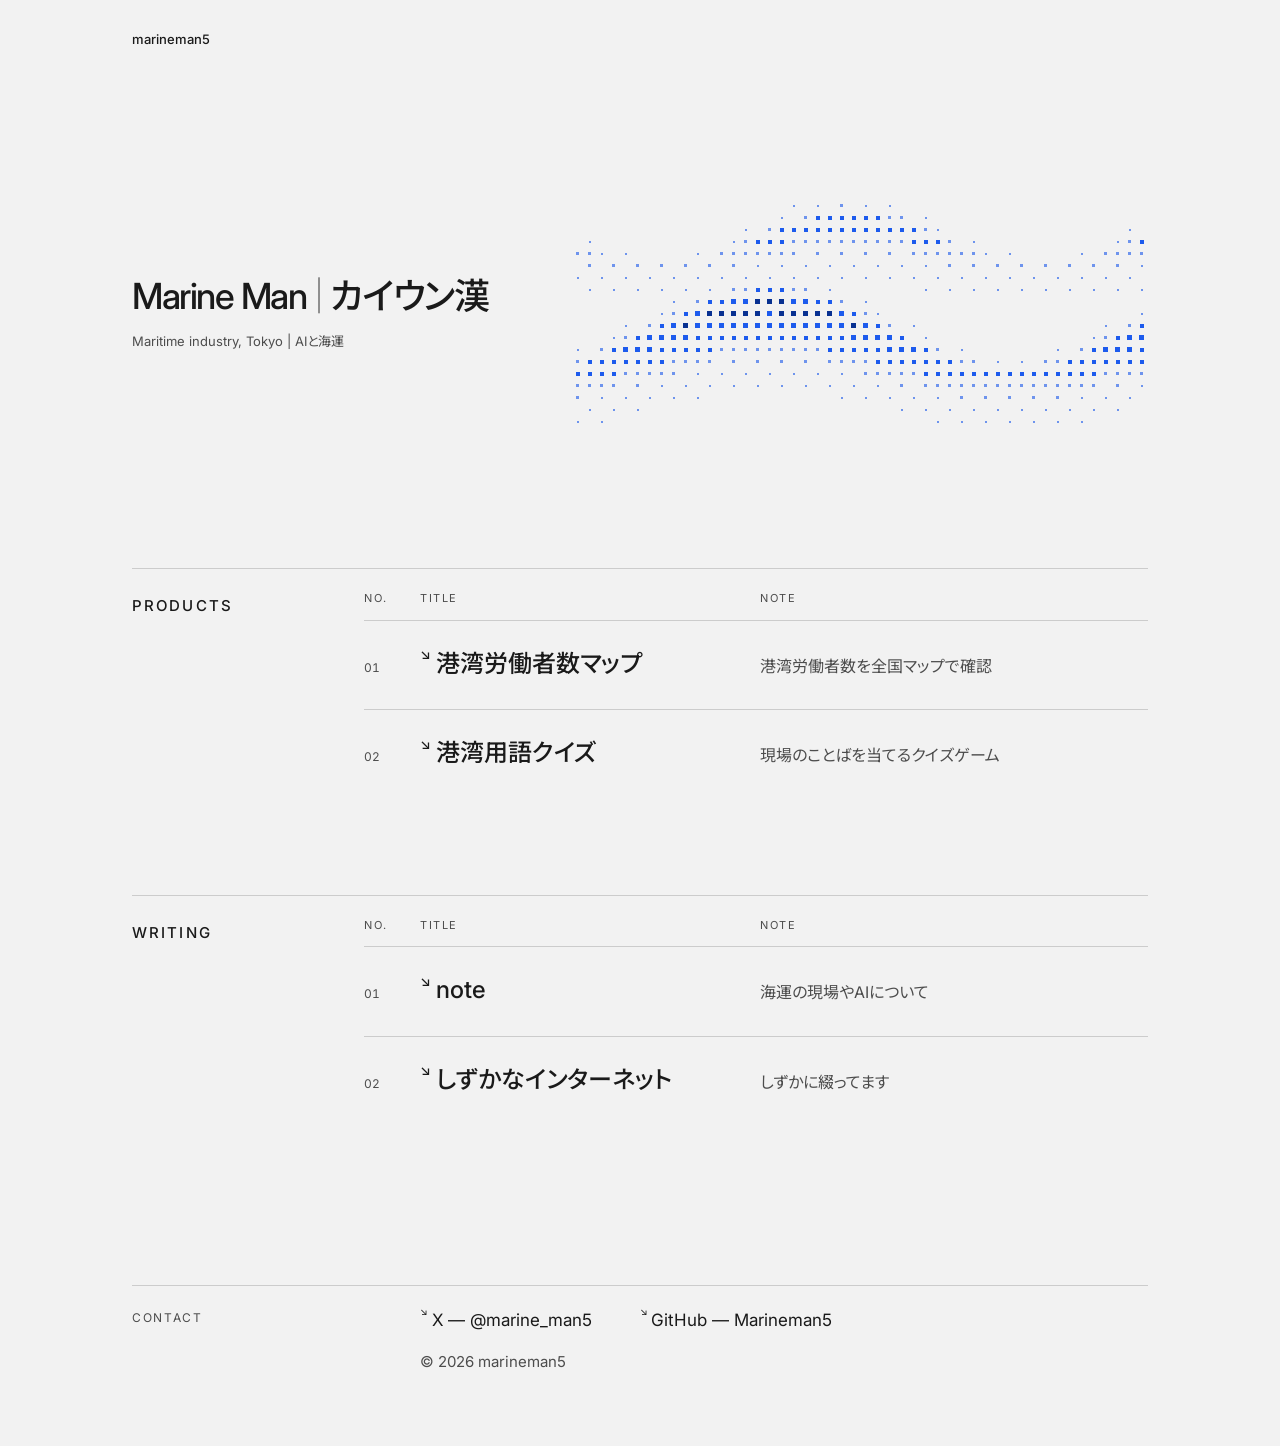
==== index.html @ 43c08082 "Hub: update note description text" ====
<!doctype html>
<html lang="ja">
<head>
<meta charset="utf-8">
<meta name="viewport" content="width=device-width, initial-scale=1">
<title>Marine Man｜カイウン漢</title>
<meta name="description" content="カイウン漢（Marine Man）のプロダクトと文章への索引。港湾労働者数マップ、港湾用語クイズ、note、しずかなインターネット。">
<meta property="og:title" content="Marine Man｜カイウン漢">
<meta property="og:description" content="カイウン漢（Marine Man）のプロダクトと文章への索引。港湾労働者数マップ、港湾用語クイズ、note、しずかなインターネット。">
<meta property="og:type" content="website">
<meta property="og:url" content="https://me.marineman5.com/">
<link rel="canonical" href="https://me.marineman5.com/">
<meta property="og:image" content="https://me.marineman5.com/og-image.png">
<meta name="twitter:card" content="summary_large_image">
<meta name="theme-color" content="#F2F2F2">
<link rel="icon" href="favicon.svg" type="image/svg+xml">
<link rel="apple-touch-icon" href="apple-touch-icon.png">
<link rel="preconnect" href="https://fonts.googleapis.com">
<link rel="preconnect" href="https://fonts.gstatic.com" crossorigin>
<link href="https://fonts.googleapis.com/css2?family=Inter:wght@400;500&family=Noto+Sans+JP:wght@400;500&display=swap" rel="stylesheet">
<style>
:root{
  --ink:#1A1A1A; --ink2:#4D4D4D; --ink3:#767676; --rule:#CCCCCC; --hair:#E6E6E6;
  --bg:#F2F2F2;
  --navy:#093BAE; --blue:#1D5BED; --mid:#6E94ED; --pale:#C6D4F6;
  --pad:72px; --lab:232px; --cell:16px;
}
*{box-sizing:border-box;margin:0;padding:0}
html{background:var(--bg)}
body{width:auto;max-width:1160px;margin:0 auto;overflow-x:hidden;color:var(--ink);font-family:Inter,"Noto Sans JP",system-ui,sans-serif;
  font-feature-settings:"palt" 1;-webkit-font-smoothing:antialiased;line-height:1.7}
a{color:inherit;text-decoration:none}
a .lbl{transition:color .15s}
@media (hover:hover){ a:hover .lbl{color:var(--navy)} }
a:focus-visible{outline:2px solid var(--navy);outline-offset:4px}
a:focus-visible .lbl{color:var(--navy)}
ul{list-style:none}
.ar{display:inline-block;font-size:.58em;line-height:1;vertical-align:top;margin:.12em .38em 0 0;font-family:Inter,sans-serif}   /* R12: colour inherited, so it follows hover/focus */
.no{font-variant-numeric:tabular-nums}

header.top{padding:28px var(--pad) 0;font-size:13px;color:var(--ink2)}
header.top .id{font-weight:500;color:var(--ink)}

/* every block = label column + body column, separated by a hairline */
.row{display:grid;grid-template-columns:var(--lab) 1fr;margin:0 var(--pad);border-top:1px solid var(--rule);padding-top:20px}
.row > .k{font-size:12px;font-weight:400;letter-spacing:.14em;color:var(--ink2);padding-top:2px}
.row > .k h2{display:block;font-size:15px;font-weight:500;letter-spacing:.14em;color:var(--ink);margin-top:2px}

.idx{margin-top:140px}
.idx + .idx{margin-top:96px}
.idx table{width:100%;border-collapse:collapse}
.idx th{font-size:11px;letter-spacing:.14em;color:var(--ink2);font-weight:400;text-align:left;padding:0 0 12px}
.idx td{border-top:1px solid var(--rule);padding:26px 0 28px;vertical-align:baseline}
/* R15: closing rule removed (2/O review) */
.idx td.no{width:56px;font-size:12px;color:var(--ink2)}
.idx td.t{width:340px}
.idx .lbl{font-size:24px;font-weight:500;line-height:1.4}
.idx td.d{font-size:16px;color:var(--ink2);line-height:1.9}
/* R12: the whole row (rule to rule) is the link */
.idx tbody tr{position:relative}
.idx td.t a::after{content:"";position:absolute;inset:0}
.idx td.t a:focus-visible{outline:0}
.idx td.t a:focus-visible::after{outline:2px solid var(--navy);outline-offset:0}

footer.row{margin-top:160px;padding-bottom:72px}
/* R12: CONTACT = ul + p.c; 56px indent = the old empty dt column (links start at x=420, under the index titles) */
footer .b{padding-left:56px}
footer ul{display:flex;gap:48px;font-size:17px;margin:-9px 0}   /* the -9px cancels the links' 9px padding, so the text stays where it was */
footer li{display:flex}
footer li a{display:block;padding:9px 0}   /* tap box = line (27-29px) + 18px >= 44px */
footer .c{color:var(--ink2);font-size:15px;margin-top:14px}

/* R7: R6-A split; the right column holds only the dots of the motif, straight on the page background */
.hero{display:grid;grid-template-columns:minmax(0,1fr) 576px;column-gap:48px;align-items:center;margin:150px var(--pad) 0}
.hero .motif{display:block}
.who{min-width:0}   /* R10b: the name never widens the 392px column (the wave stays put) */
.who h1{font-size:36px;line-height:1.15;font-weight:500;letter-spacing:-.04em;white-space:nowrap}   /* R12: line-height .92 -> 1.15 */
.who h1 .sep{margin:0 -.15em;color:var(--ink3)}
.who .sub{font-size:13px;color:var(--ink2);margin-top:12px}
.who .intro{font-size:16px;line-height:2;margin-top:32px}
.motif-sp{display:none}

/* R12: 1041-1159px keeps the PC split; the name shrinks with its column instead of running under the wave */
@media (max-width:1159px){
  :root{--pad:48px}
  .who h1{font-size:min(36px,calc((100vw - 2*var(--pad) - 624px)/10.8))}
}
/* R12: mid width (641-1040px): SP grammar (stacked) with PC type and the 576px wave */
@media (max-width:1040px){
  .hero{display:block;margin-top:96px}
  .hero .motif{margin-top:56px;max-width:100%;height:auto}   /* <672px only: scales down */
  .who h1{font-size:36px}
  .row{display:block}
  .idx table{margin-top:20px}
  footer .k{margin-bottom:20px}
}
/* R10: smartphone (<= 640px). PC (above) is untouched; the SP wave SVG is hidden on PC. */
@media (max-width:640px){
  :root{--pad:21px; --s:.9375}        /* 390 - 2x21 = 348 = 29 lattice columns; --s = one factor for the whole type ladder */
  header.top{padding-top:20px;font-size:calc(13px*var(--s))}

  .hero{display:block;margin-top:64px}
  .hero .motif{display:none}
  .hero .motif-sp{display:block;margin-top:56px;max-width:100%;height:auto}   /* <369px only: scales down (dots stop being whole pixels) */
  .who h1{font-size:min(36px,calc((100vw - 2*var(--pad))/11))}   /* R10b: one line in the text width */
  .who .sub{font-size:calc(13px*var(--s))}
  .who .intro{font-size:calc(16px*var(--s));margin-top:24px}

  .row{display:block;padding-top:16px}
  .row > .k{font-size:calc(12px*var(--s))}
  .row > .k h2{font-size:calc(15px*var(--s))}
  .idx{margin-top:72px}
  .idx + .idx{margin-top:56px}
  .idx table{margin-top:20px}
  .idx table, .idx thead, .idx tbody{display:block}
  .idx tr{display:grid;grid-template-columns:40px 1fr;align-items:baseline;border-top:1px solid var(--rule);padding:18px 0 20px}
  .idx thead tr{border-top:0;padding:0 0 10px}   /* the NO./TITLE head row: no rule above, like PC */
  .idx tbody tr:last-child{border-bottom:1px solid var(--rule)}
  .idx th{font-size:calc(11px*var(--s));padding:0}
  .idx th:last-child{display:none}            /* NOTE sits under TITLE, so its column head goes */
  .idx td{display:block;border:0;padding:0}   /* rules live on the row (tr), not the cells */
  .idx tbody tr:last-child td{border:0}       /* border only: padding stays with td.d (tbody raised this selector's weight) */
  .idx td.no{width:auto;font-size:calc(12px*var(--s))}
  .idx td.t{width:auto}
  .idx .lbl{font-size:calc(18px*var(--s))}
  .idx tr td.d{grid-column:2;padding-top:4px;font-size:calc(13px*var(--s));line-height:1.7;color:#6A6A6A}   /* R12: #767676 -> #6A6A6A (4.83:1 on #F2F2F2) */

  footer.row{margin-top:88px;padding-bottom:48px}
  footer .k{margin-bottom:20px}
  footer .b{padding-left:40px}
  footer ul{flex-direction:column;gap:0;font-size:calc(17px*var(--s))}
  footer .c{font-size:calc(15px*var(--s))}
}
</style>
</head>
<body>
<header class="top"><span class="id">marineman5</span></header>

<section class="hero" aria-label="プロフィール">
  <div class="who">
    <h1 aria-label="Marine Man カイウン漢">Marine Man<span class="sep" aria-hidden="true">｜</span>カイウン漢</h1>
    <p class="sub">Maritime industry, Tokyo | AIと海運</p>
  </div>
  <svg class="motif" viewBox="0 0 576 228" width="576" height="228" shape-rendering="crispEdges" aria-hidden="true"><path fill="#6E94ED" d="M221 5h2v2h-2zM245 5h2v2h-2zM268 4h3v3h-3zM293 5h2v2h-2zM317 5h2v2h-2zM209 17h2v2h-2zM232 16h3v3h-3zM316 16h3v3h-3zM328 16h3v3h-3zM353 17h2v2h-2zM173 29h2v2h-2zM196 28h3v3h-3zM352 28h3v3h-3zM365 29h2v2h-2zM557 29h2v2h-2zM17 41h2v2h-2zM161 41h2v2h-2zM172 40h3v3h-3zM220 40h3v3h-3zM232 40h3v3h-3zM244 40h3v3h-3zM256 40h3v3h-3zM268 40h3v3h-3zM280 40h3v3h-3zM292 40h3v3h-3zM304 40h3v3h-3zM316 40h3v3h-3zM328 40h3v3h-3zM376 40h3v3h-3zM401 41h2v2h-2zM545 41h2v2h-2zM556 40h3v3h-3zM4 52h3v3h-3zM16 52h3v3h-3zM29 53h2v2h-2zM53 53h2v2h-2zM125 53h2v2h-2zM148 52h3v3h-3zM160 52h3v3h-3zM172 52h3v3h-3zM184 52h3v3h-3zM196 52h3v3h-3zM208 52h3v3h-3zM220 52h3v3h-3zM244 52h3v3h-3zM268 52h3v3h-3zM292 52h3v3h-3zM316 52h3v3h-3zM340 52h3v3h-3zM352 52h3v3h-3zM364 52h3v3h-3zM376 52h3v3h-3zM388 52h3v3h-3zM400 52h3v3h-3zM413 53h2v2h-2zM437 53h2v2h-2zM509 53h2v2h-2zM532 52h3v3h-3zM544 52h3v3h-3zM556 52h3v3h-3zM568 52h3v3h-3zM16 64h3v3h-3zM40 64h3v3h-3zM64 64h3v3h-3zM88 64h3v3h-3zM112 64h3v3h-3zM136 64h3v3h-3zM160 64h3v3h-3zM185 65h2v2h-2zM209 65h2v2h-2zM233 65h2v2h-2zM257 65h2v2h-2zM281 65h2v2h-2zM305 65h2v2h-2zM329 65h2v2h-2zM353 65h2v2h-2zM376 64h3v3h-3zM400 64h3v3h-3zM424 64h3v3h-3zM448 64h3v3h-3zM472 64h3v3h-3zM496 64h3v3h-3zM520 64h3v3h-3zM544 64h3v3h-3zM569 65h2v2h-2zM5 77h2v2h-2zM29 77h2v2h-2zM53 77h2v2h-2zM77 77h2v2h-2zM101 77h2v2h-2zM125 77h2v2h-2zM149 77h2v2h-2zM173 77h2v2h-2zM197 77h2v2h-2zM221 77h2v2h-2zM245 77h2v2h-2zM269 77h2v2h-2zM293 77h2v2h-2zM317 77h2v2h-2zM341 77h2v2h-2zM365 77h2v2h-2zM389 77h2v2h-2zM413 77h2v2h-2zM437 77h2v2h-2zM461 77h2v2h-2zM485 77h2v2h-2zM509 77h2v2h-2zM533 77h2v2h-2zM557 77h2v2h-2zM17 89h2v2h-2zM41 89h2v2h-2zM65 89h2v2h-2zM89 89h2v2h-2zM113 89h2v2h-2zM137 89h2v2h-2zM160 88h3v3h-3zM172 88h3v3h-3zM220 88h3v3h-3zM232 88h3v3h-3zM257 89h2v2h-2zM353 89h2v2h-2zM377 89h2v2h-2zM401 89h2v2h-2zM425 89h2v2h-2zM449 89h2v2h-2zM473 89h2v2h-2zM497 89h2v2h-2zM521 89h2v2h-2zM545 89h2v2h-2zM569 89h2v2h-2zM101 101h2v2h-2zM124 100h3v3h-3zM268 100h3v3h-3zM293 101h2v2h-2zM89 113h2v2h-2zM100 112h3v3h-3zM292 112h3v3h-3zM305 113h2v2h-2zM569 113h2v2h-2zM53 125h2v2h-2zM76 124h3v3h-3zM316 124h3v3h-3zM341 125h2v2h-2zM533 125h2v2h-2zM556 124h3v3h-3zM41 137h2v2h-2zM52 136h3v3h-3zM353 137h2v2h-2zM521 137h2v2h-2zM532 136h3v3h-3zM5 149h2v2h-2zM28 148h3v3h-3zM148 148h3v3h-3zM160 148h3v3h-3zM172 148h3v3h-3zM184 148h3v3h-3zM196 148h3v3h-3zM208 148h3v3h-3zM220 148h3v3h-3zM232 148h3v3h-3zM244 148h3v3h-3zM364 148h3v3h-3zM389 149h2v2h-2zM485 149h2v2h-2zM508 148h3v3h-3zM4 160h3v3h-3zM100 160h3v3h-3zM112 160h3v3h-3zM124 160h3v3h-3zM136 160h3v3h-3zM160 160h3v3h-3zM184 160h3v3h-3zM208 160h3v3h-3zM232 160h3v3h-3zM256 160h3v3h-3zM268 160h3v3h-3zM280 160h3v3h-3zM292 160h3v3h-3zM388 160h3v3h-3zM400 160h3v3h-3zM425 161h2v2h-2zM449 161h2v2h-2zM472 160h3v3h-3zM484 160h3v3h-3zM52 172h3v3h-3zM64 172h3v3h-3zM76 172h3v3h-3zM88 172h3v3h-3zM100 172h3v3h-3zM125 173h2v2h-2zM149 173h2v2h-2zM173 173h2v2h-2zM197 173h2v2h-2zM221 173h2v2h-2zM245 173h2v2h-2zM269 173h2v2h-2zM292 172h3v3h-3zM304 172h3v3h-3zM316 172h3v3h-3zM328 172h3v3h-3zM340 172h3v3h-3zM532 172h3v3h-3zM544 172h3v3h-3zM556 172h3v3h-3zM568 172h3v3h-3zM4 184h3v3h-3zM16 184h3v3h-3zM28 184h3v3h-3zM40 184h3v3h-3zM64 184h3v3h-3zM89 185h2v2h-2zM113 185h2v2h-2zM137 185h2v2h-2zM161 185h2v2h-2zM185 185h2v2h-2zM209 185h2v2h-2zM233 185h2v2h-2zM257 185h2v2h-2zM281 185h2v2h-2zM305 185h2v2h-2zM328 184h3v3h-3zM352 184h3v3h-3zM364 184h3v3h-3zM376 184h3v3h-3zM388 184h3v3h-3zM400 184h3v3h-3zM412 184h3v3h-3zM424 184h3v3h-3zM436 184h3v3h-3zM448 184h3v3h-3zM460 184h3v3h-3zM472 184h3v3h-3zM484 184h3v3h-3zM496 184h3v3h-3zM508 184h3v3h-3zM520 184h3v3h-3zM544 184h3v3h-3zM569 185h2v2h-2zM4 196h3v3h-3zM29 197h2v2h-2zM53 197h2v2h-2zM77 197h2v2h-2zM101 197h2v2h-2zM125 197h2v2h-2zM269 197h2v2h-2zM293 197h2v2h-2zM317 197h2v2h-2zM341 197h2v2h-2zM365 197h2v2h-2zM388 196h3v3h-3zM412 196h3v3h-3zM436 196h3v3h-3zM460 196h3v3h-3zM484 196h3v3h-3zM509 197h2v2h-2zM533 197h2v2h-2zM557 197h2v2h-2zM17 209h2v2h-2zM41 209h2v2h-2zM65 209h2v2h-2zM329 209h2v2h-2zM353 209h2v2h-2zM377 209h2v2h-2zM401 209h2v2h-2zM425 209h2v2h-2zM449 209h2v2h-2zM473 209h2v2h-2zM497 209h2v2h-2zM521 209h2v2h-2zM545 209h2v2h-2zM5 221h2v2h-2zM29 221h2v2h-2zM365 221h2v2h-2zM389 221h2v2h-2zM413 221h2v2h-2zM437 221h2v2h-2zM461 221h2v2h-2zM485 221h2v2h-2zM509 221h2v2h-2z"/><path fill="#1D5BED" d="M244 16h4v4h-4zM256 16h4v4h-4zM268 16h4v4h-4zM280 16h4v4h-4zM292 16h4v4h-4zM304 16h4v4h-4zM208 28h4v4h-4zM220 28h4v4h-4zM232 28h4v4h-4zM244 28h4v4h-4zM256 28h4v4h-4zM268 28h4v4h-4zM280 28h4v4h-4zM292 28h4v4h-4zM304 28h4v4h-4zM316 28h4v4h-4zM328 28h4v4h-4zM340 28h4v4h-4zM184 40h4v4h-4zM196 40h4v4h-4zM208 40h4v4h-4zM340 40h4v4h-4zM352 40h4v4h-4zM364 40h4v4h-4zM568 40h4v4h-4zM184 88h4v4h-4zM196 88h4v4h-4zM208 88h4v4h-4zM136 100h4v4h-4zM148 100h4v4h-4zM159 99h5v5h-5zM171 99h5v5h-5zM219 99h5v5h-5zM231 99h5v5h-5zM244 100h4v4h-4zM256 100h4v4h-4zM112 112h4v4h-4zM123 111h5v5h-5zM195 111h5v5h-5zM267 111h5v5h-5zM280 112h4v4h-4zM88 124h4v4h-4zM99 123h5v5h-5zM123 123h5v5h-5zM135 123h5v5h-5zM147 123h5v5h-5zM159 123h5v5h-5zM171 123h5v5h-5zM183 123h5v5h-5zM195 123h5v5h-5zM207 123h5v5h-5zM219 123h5v5h-5zM231 123h5v5h-5zM243 123h5v5h-5zM255 123h5v5h-5zM267 123h5v5h-5zM291 123h5v5h-5zM304 124h4v4h-4zM568 124h4v4h-4zM64 136h4v4h-4zM75 135h5v5h-5zM87 135h5v5h-5zM99 135h5v5h-5zM111 135h5v5h-5zM124 136h4v4h-4zM136 136h4v4h-4zM148 136h4v4h-4zM160 136h4v4h-4zM172 136h4v4h-4zM184 136h4v4h-4zM196 136h4v4h-4zM208 136h4v4h-4zM220 136h4v4h-4zM232 136h4v4h-4zM244 136h4v4h-4zM256 136h4v4h-4zM268 136h4v4h-4zM279 135h5v5h-5zM291 135h5v5h-5zM303 135h5v5h-5zM315 135h5v5h-5zM328 136h4v4h-4zM544 136h4v4h-4zM555 135h5v5h-5zM567 135h5v5h-5zM40 148h4v4h-4zM51 147h5v5h-5zM63 147h5v5h-5zM75 147h5v5h-5zM88 148h4v4h-4zM100 148h4v4h-4zM112 148h4v4h-4zM124 148h4v4h-4zM136 148h4v4h-4zM256 148h4v4h-4zM268 148h4v4h-4zM280 148h4v4h-4zM292 148h4v4h-4zM304 148h4v4h-4zM315 147h5v5h-5zM327 147h5v5h-5zM339 147h5v5h-5zM352 148h4v4h-4zM520 148h4v4h-4zM531 147h5v5h-5zM543 147h5v5h-5zM555 147h5v5h-5zM568 148h4v4h-4zM16 160h4v4h-4zM28 160h4v4h-4zM40 160h4v4h-4zM52 160h4v4h-4zM64 160h4v4h-4zM76 160h4v4h-4zM88 160h4v4h-4zM304 160h4v4h-4zM316 160h4v4h-4zM328 160h4v4h-4zM340 160h4v4h-4zM352 160h4v4h-4zM364 160h4v4h-4zM376 160h4v4h-4zM496 160h4v4h-4zM508 160h4v4h-4zM520 160h4v4h-4zM532 160h4v4h-4zM544 160h4v4h-4zM556 160h4v4h-4zM568 160h4v4h-4zM4 172h4v4h-4zM16 172h4v4h-4zM28 172h4v4h-4zM40 172h4v4h-4zM352 172h4v4h-4zM364 172h4v4h-4zM376 172h4v4h-4zM388 172h4v4h-4zM400 172h4v4h-4zM412 172h4v4h-4zM424 172h4v4h-4zM436 172h4v4h-4zM448 172h4v4h-4zM460 172h4v4h-4zM472 172h4v4h-4zM484 172h4v4h-4zM496 172h4v4h-4zM508 172h4v4h-4zM520 172h4v4h-4z"/><path fill="#083191" d="M183 99h5v5h-5zM195 99h5v5h-5zM207 99h5v5h-5zM135 111h5v5h-5zM147 111h5v5h-5zM159 111h5v5h-5zM171 111h5v5h-5zM183 111h5v5h-5zM207 111h5v5h-5zM219 111h5v5h-5zM231 111h5v5h-5zM243 111h5v5h-5zM255 111h5v5h-5zM111 123h5v5h-5zM279 123h5v5h-5z"/></svg>
  <svg class="motif-sp" viewBox="0 0 348 228" width="348" height="228" shape-rendering="crispEdges" aria-hidden="true"><path fill="#6E94ED" d="M221 5h2v2h-2zM245 5h2v2h-2zM268 4h3v3h-3zM293 5h2v2h-2zM317 5h2v2h-2zM209 17h2v2h-2zM232 16h3v3h-3zM316 16h3v3h-3zM328 16h3v3h-3zM173 29h2v2h-2zM196 28h3v3h-3zM17 41h2v2h-2zM161 41h2v2h-2zM172 40h3v3h-3zM220 40h3v3h-3zM232 40h3v3h-3zM244 40h3v3h-3zM256 40h3v3h-3zM268 40h3v3h-3zM280 40h3v3h-3zM292 40h3v3h-3zM304 40h3v3h-3zM316 40h3v3h-3zM328 40h3v3h-3zM4 52h3v3h-3zM16 52h3v3h-3zM29 53h2v2h-2zM53 53h2v2h-2zM125 53h2v2h-2zM148 52h3v3h-3zM160 52h3v3h-3zM172 52h3v3h-3zM184 52h3v3h-3zM196 52h3v3h-3zM208 52h3v3h-3zM220 52h3v3h-3zM244 52h3v3h-3zM268 52h3v3h-3zM292 52h3v3h-3zM316 52h3v3h-3zM340 52h3v3h-3zM16 64h3v3h-3zM40 64h3v3h-3zM64 64h3v3h-3zM88 64h3v3h-3zM112 64h3v3h-3zM136 64h3v3h-3zM160 64h3v3h-3zM185 65h2v2h-2zM209 65h2v2h-2zM233 65h2v2h-2zM257 65h2v2h-2zM281 65h2v2h-2zM305 65h2v2h-2zM329 65h2v2h-2zM5 77h2v2h-2zM29 77h2v2h-2zM53 77h2v2h-2zM77 77h2v2h-2zM101 77h2v2h-2zM125 77h2v2h-2zM149 77h2v2h-2zM173 77h2v2h-2zM197 77h2v2h-2zM221 77h2v2h-2zM245 77h2v2h-2zM269 77h2v2h-2zM293 77h2v2h-2zM317 77h2v2h-2zM341 77h2v2h-2zM17 89h2v2h-2zM41 89h2v2h-2zM65 89h2v2h-2zM89 89h2v2h-2zM113 89h2v2h-2zM137 89h2v2h-2zM160 88h3v3h-3zM172 88h3v3h-3zM220 88h3v3h-3zM232 88h3v3h-3zM257 89h2v2h-2zM101 101h2v2h-2zM124 100h3v3h-3zM268 100h3v3h-3zM293 101h2v2h-2zM89 113h2v2h-2zM100 112h3v3h-3zM292 112h3v3h-3zM305 113h2v2h-2zM53 125h2v2h-2zM76 124h3v3h-3zM316 124h3v3h-3zM341 125h2v2h-2zM41 137h2v2h-2zM52 136h3v3h-3zM5 149h2v2h-2zM28 148h3v3h-3zM148 148h3v3h-3zM160 148h3v3h-3zM172 148h3v3h-3zM184 148h3v3h-3zM196 148h3v3h-3zM208 148h3v3h-3zM220 148h3v3h-3zM232 148h3v3h-3zM244 148h3v3h-3zM4 160h3v3h-3zM100 160h3v3h-3zM112 160h3v3h-3zM124 160h3v3h-3zM136 160h3v3h-3zM160 160h3v3h-3zM184 160h3v3h-3zM208 160h3v3h-3zM232 160h3v3h-3zM256 160h3v3h-3zM268 160h3v3h-3zM280 160h3v3h-3zM292 160h3v3h-3zM52 172h3v3h-3zM64 172h3v3h-3zM76 172h3v3h-3zM88 172h3v3h-3zM100 172h3v3h-3zM125 173h2v2h-2zM149 173h2v2h-2zM173 173h2v2h-2zM197 173h2v2h-2zM221 173h2v2h-2zM245 173h2v2h-2zM269 173h2v2h-2zM292 172h3v3h-3zM304 172h3v3h-3zM316 172h3v3h-3zM328 172h3v3h-3zM340 172h3v3h-3zM4 184h3v3h-3zM16 184h3v3h-3zM28 184h3v3h-3zM40 184h3v3h-3zM64 184h3v3h-3zM89 185h2v2h-2zM113 185h2v2h-2zM137 185h2v2h-2zM161 185h2v2h-2zM185 185h2v2h-2zM209 185h2v2h-2zM233 185h2v2h-2zM257 185h2v2h-2zM281 185h2v2h-2zM305 185h2v2h-2zM328 184h3v3h-3zM4 196h3v3h-3zM29 197h2v2h-2zM53 197h2v2h-2zM77 197h2v2h-2zM101 197h2v2h-2zM125 197h2v2h-2zM269 197h2v2h-2zM293 197h2v2h-2zM317 197h2v2h-2zM341 197h2v2h-2zM17 209h2v2h-2zM41 209h2v2h-2zM65 209h2v2h-2zM329 209h2v2h-2zM5 221h2v2h-2zM29 221h2v2h-2z"/><path fill="#1D5BED" d="M244 16h4v4h-4zM256 16h4v4h-4zM268 16h4v4h-4zM280 16h4v4h-4zM292 16h4v4h-4zM304 16h4v4h-4zM208 28h4v4h-4zM220 28h4v4h-4zM232 28h4v4h-4zM244 28h4v4h-4zM256 28h4v4h-4zM268 28h4v4h-4zM280 28h4v4h-4zM292 28h4v4h-4zM304 28h4v4h-4zM316 28h4v4h-4zM328 28h4v4h-4zM340 28h4v4h-4zM184 40h4v4h-4zM196 40h4v4h-4zM208 40h4v4h-4zM340 40h4v4h-4zM184 88h4v4h-4zM196 88h4v4h-4zM208 88h4v4h-4zM136 100h4v4h-4zM148 100h4v4h-4zM159 99h5v5h-5zM171 99h5v5h-5zM219 99h5v5h-5zM231 99h5v5h-5zM244 100h4v4h-4zM256 100h4v4h-4zM112 112h4v4h-4zM123 111h5v5h-5zM195 111h5v5h-5zM267 111h5v5h-5zM280 112h4v4h-4zM88 124h4v4h-4zM99 123h5v5h-5zM123 123h5v5h-5zM135 123h5v5h-5zM147 123h5v5h-5zM159 123h5v5h-5zM171 123h5v5h-5zM183 123h5v5h-5zM195 123h5v5h-5zM207 123h5v5h-5zM219 123h5v5h-5zM231 123h5v5h-5zM243 123h5v5h-5zM255 123h5v5h-5zM267 123h5v5h-5zM291 123h5v5h-5zM304 124h4v4h-4zM64 136h4v4h-4zM75 135h5v5h-5zM87 135h5v5h-5zM99 135h5v5h-5zM111 135h5v5h-5zM124 136h4v4h-4zM136 136h4v4h-4zM148 136h4v4h-4zM160 136h4v4h-4zM172 136h4v4h-4zM184 136h4v4h-4zM196 136h4v4h-4zM208 136h4v4h-4zM220 136h4v4h-4zM232 136h4v4h-4zM244 136h4v4h-4zM256 136h4v4h-4zM268 136h4v4h-4zM279 135h5v5h-5zM291 135h5v5h-5zM303 135h5v5h-5zM315 135h5v5h-5zM328 136h4v4h-4zM40 148h4v4h-4zM51 147h5v5h-5zM63 147h5v5h-5zM75 147h5v5h-5zM88 148h4v4h-4zM100 148h4v4h-4zM112 148h4v4h-4zM124 148h4v4h-4zM136 148h4v4h-4zM256 148h4v4h-4zM268 148h4v4h-4zM280 148h4v4h-4zM292 148h4v4h-4zM304 148h4v4h-4zM315 147h5v5h-5zM327 147h5v5h-5zM339 147h5v5h-5zM16 160h4v4h-4zM28 160h4v4h-4zM40 160h4v4h-4zM52 160h4v4h-4zM64 160h4v4h-4zM76 160h4v4h-4zM88 160h4v4h-4zM304 160h4v4h-4zM316 160h4v4h-4zM328 160h4v4h-4zM340 160h4v4h-4zM4 172h4v4h-4zM16 172h4v4h-4zM28 172h4v4h-4zM40 172h4v4h-4z"/><path fill="#083191" d="M183 99h5v5h-5zM195 99h5v5h-5zM207 99h5v5h-5zM135 111h5v5h-5zM147 111h5v5h-5zM159 111h5v5h-5zM171 111h5v5h-5zM183 111h5v5h-5zM207 111h5v5h-5zM219 111h5v5h-5zM231 111h5v5h-5zM243 111h5v5h-5zM255 111h5v5h-5zM111 123h5v5h-5zM279 123h5v5h-5z"/></svg>
</section>

<section class="row idx" aria-labelledby="p">
  <div class="k"><h2 id="p">PRODUCTS</h2></div>
  <table>
    <thead><tr><th scope="col">NO.</th><th scope="col">TITLE</th><th scope="col">NOTE</th></tr></thead>
    <tbody>
    <tr><td class="no">01</td><td class="t"><a href="https://marineman5.com/" rel="noopener"><span class="lbl"><span class="ar" aria-hidden="true">↘</span>港湾労働者数マップ</span></a></td><td class="d">港湾労働者数を全国マップで確認</td></tr>
    <tr><td class="no">02</td><td class="t"><a href="https://marineman5.github.io/Harbor-word-quiz/" rel="noopener"><span class="lbl"><span class="ar" aria-hidden="true">↘</span>港湾用語クイズ</span></a></td><td class="d">現場のことばを当てるクイズゲーム</td></tr>
    </tbody>
  </table>
</section>

<section class="row idx" aria-labelledby="w">
  <div class="k"><h2 id="w">WRITING</h2></div>
  <table>
    <thead><tr><th scope="col">NO.</th><th scope="col">TITLE</th><th scope="col">NOTE</th></tr></thead>
    <tbody>
    <tr><td class="no">01</td><td class="t"><a href="https://note.com/marine_man5" rel="noopener"><span class="lbl"><span class="ar" aria-hidden="true">↘</span>note</span></a></td><td class="d">海運の現場やAIについて</td></tr>
    <tr><td class="no">02</td><td class="t"><a href="https://sizu.me/marineman5" rel="noopener"><span class="lbl"><span class="ar" aria-hidden="true">↘</span>しずかなインターネット</span></a></td><td class="d">しずかに綴ってます</td></tr>
    </tbody>
  </table>
</section>

<footer class="row" aria-labelledby="c">
  <h2 class="k" id="c">CONTACT</h2>
  <div class="b">
    <ul>
      <li><a href="https://x.com/marine_man5" rel="noopener"><span class="lbl"><span class="ar" aria-hidden="true">↘</span>X — @marine_man5</span></a></li>
      <li><a href="https://github.com/Marineman5" rel="noopener"><span class="lbl"><span class="ar" aria-hidden="true">↘</span>GitHub — Marineman5</span></a></li>
    </ul>
    <p class="c">© 2026 marineman5</p>
  </div>
</footer>
</body>
</html>
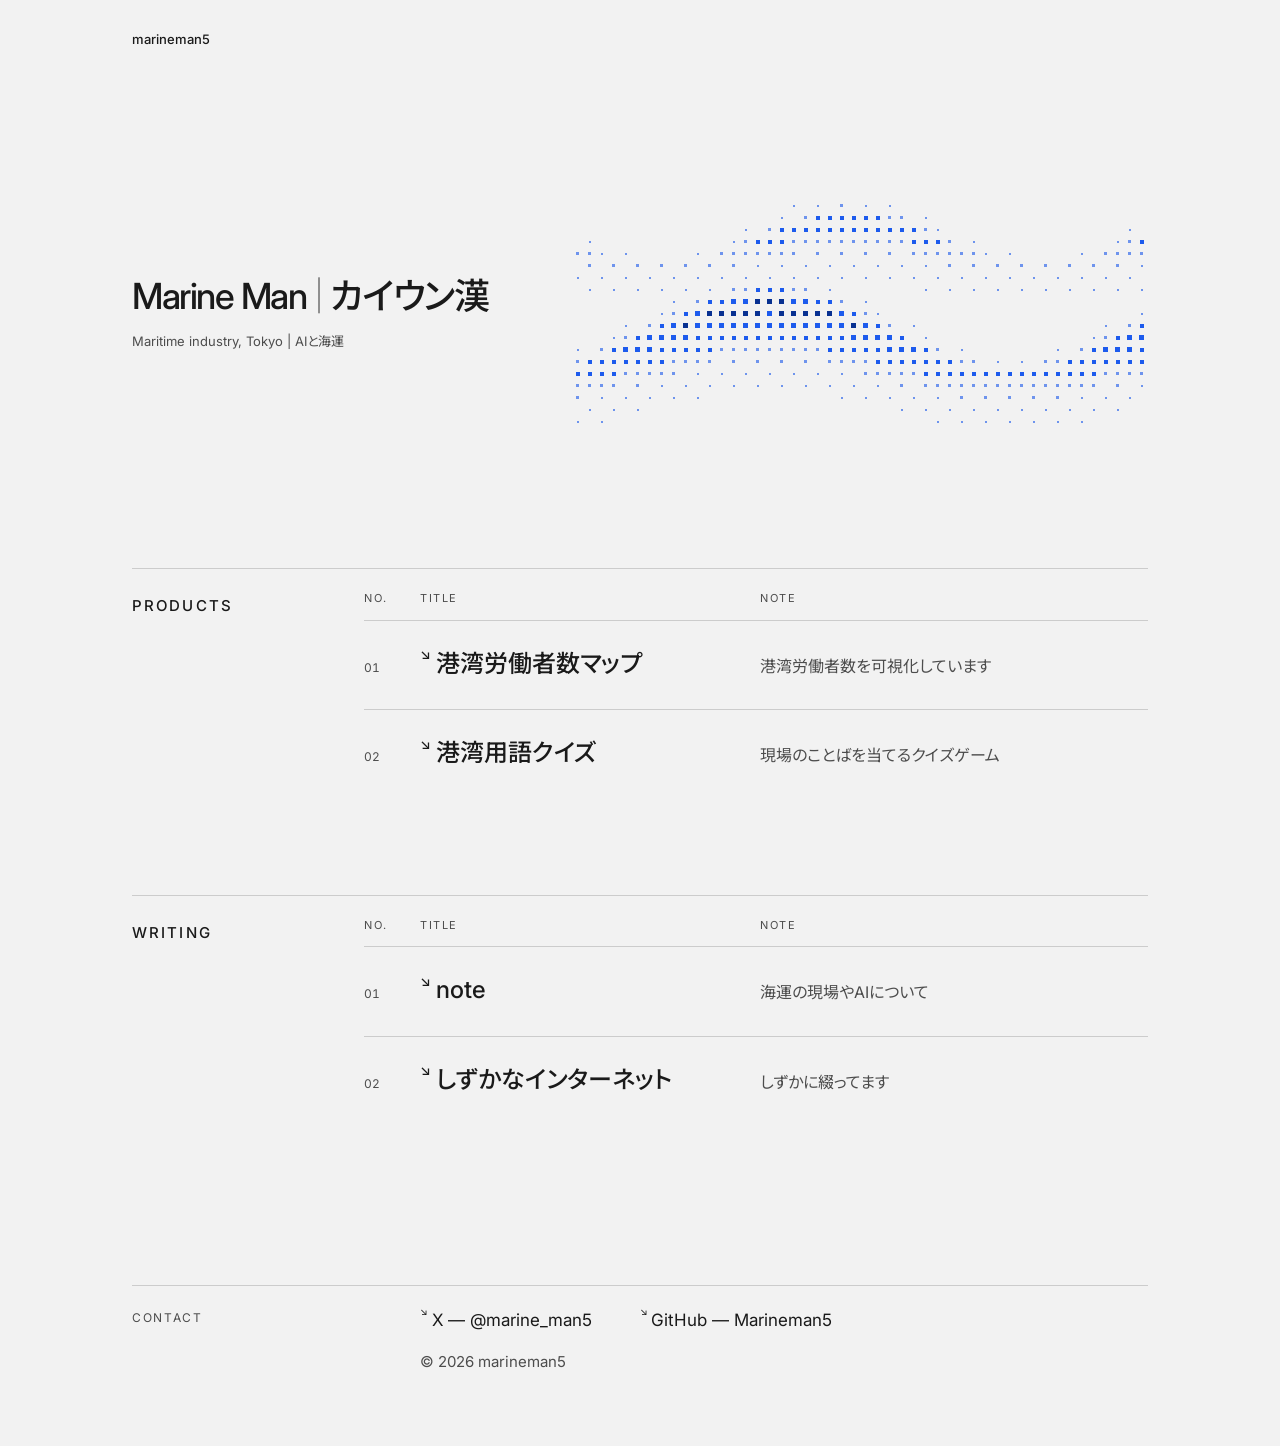
==== commit 45c6bbf1: "Hub: update map description text" ====
--- a/index.html
+++ b/index.html
@@ -150,7 +150,7 @@
   <table>
     <thead><tr><th scope="col">NO.</th><th scope="col">TITLE</th><th scope="col">NOTE</th></tr></thead>
     <tbody>
-    <tr><td class="no">01</td><td class="t"><a href="https://marineman5.com/" rel="noopener"><span class="lbl"><span class="ar" aria-hidden="true">↘</span>港湾労働者数マップ</span></a></td><td class="d">港湾労働者数を全国マップで確認</td></tr>
+    <tr><td class="no">01</td><td class="t"><a href="https://marineman5.com/" rel="noopener"><span class="lbl"><span class="ar" aria-hidden="true">↘</span>港湾労働者数マップ</span></a></td><td class="d">港湾労働者数を可視化しています</td></tr>
     <tr><td class="no">02</td><td class="t"><a href="https://marineman5.github.io/Harbor-word-quiz/" rel="noopener"><span class="lbl"><span class="ar" aria-hidden="true">↘</span>港湾用語クイズ</span></a></td><td class="d">現場のことばを当てるクイズゲーム</td></tr>
     </tbody>
   </table>
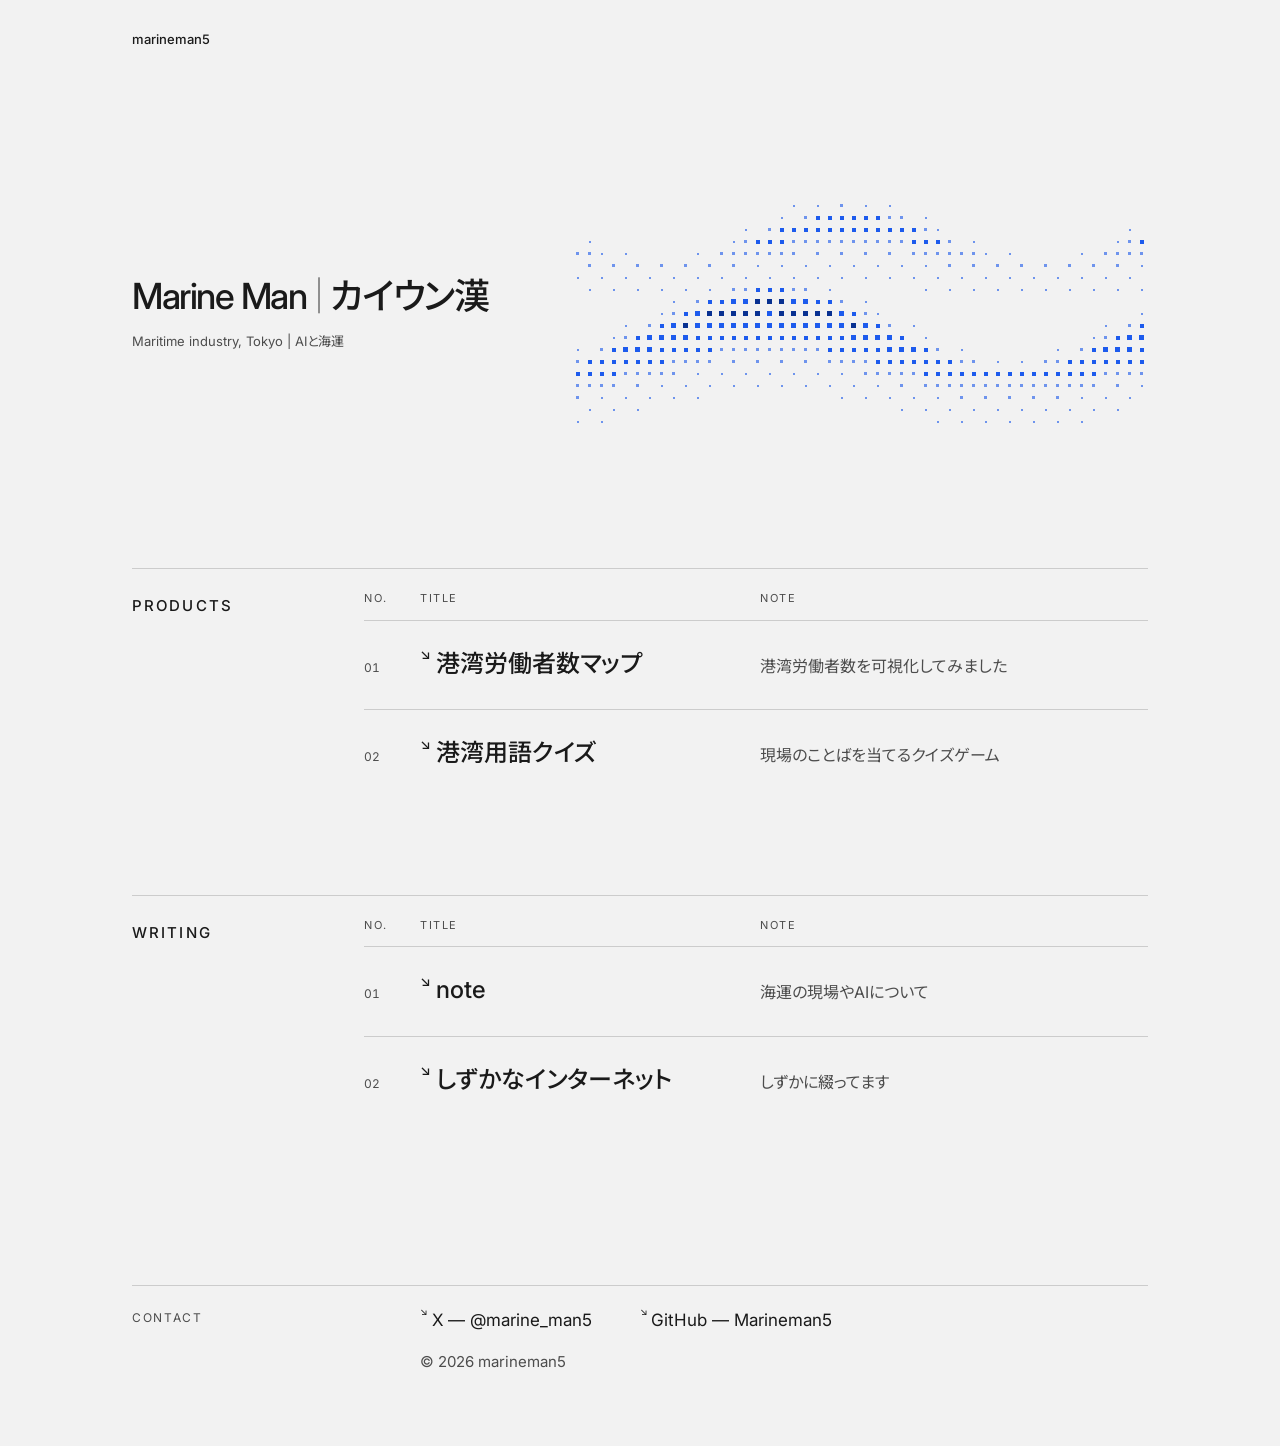
==== commit 8de9bff0: "Hub: tweak map description wording" ====
--- a/index.html
+++ b/index.html
@@ -150,7 +150,7 @@
   <table>
     <thead><tr><th scope="col">NO.</th><th scope="col">TITLE</th><th scope="col">NOTE</th></tr></thead>
     <tbody>
-    <tr><td class="no">01</td><td class="t"><a href="https://marineman5.com/" rel="noopener"><span class="lbl"><span class="ar" aria-hidden="true">↘</span>港湾労働者数マップ</span></a></td><td class="d">港湾労働者数を可視化しています</td></tr>
+    <tr><td class="no">01</td><td class="t"><a href="https://marineman5.com/" rel="noopener"><span class="lbl"><span class="ar" aria-hidden="true">↘</span>港湾労働者数マップ</span></a></td><td class="d">港湾労働者数を可視化してみました</td></tr>
     <tr><td class="no">02</td><td class="t"><a href="https://marineman5.github.io/Harbor-word-quiz/" rel="noopener"><span class="lbl"><span class="ar" aria-hidden="true">↘</span>港湾用語クイズ</span></a></td><td class="d">現場のことばを当てるクイズゲーム</td></tr>
     </tbody>
   </table>
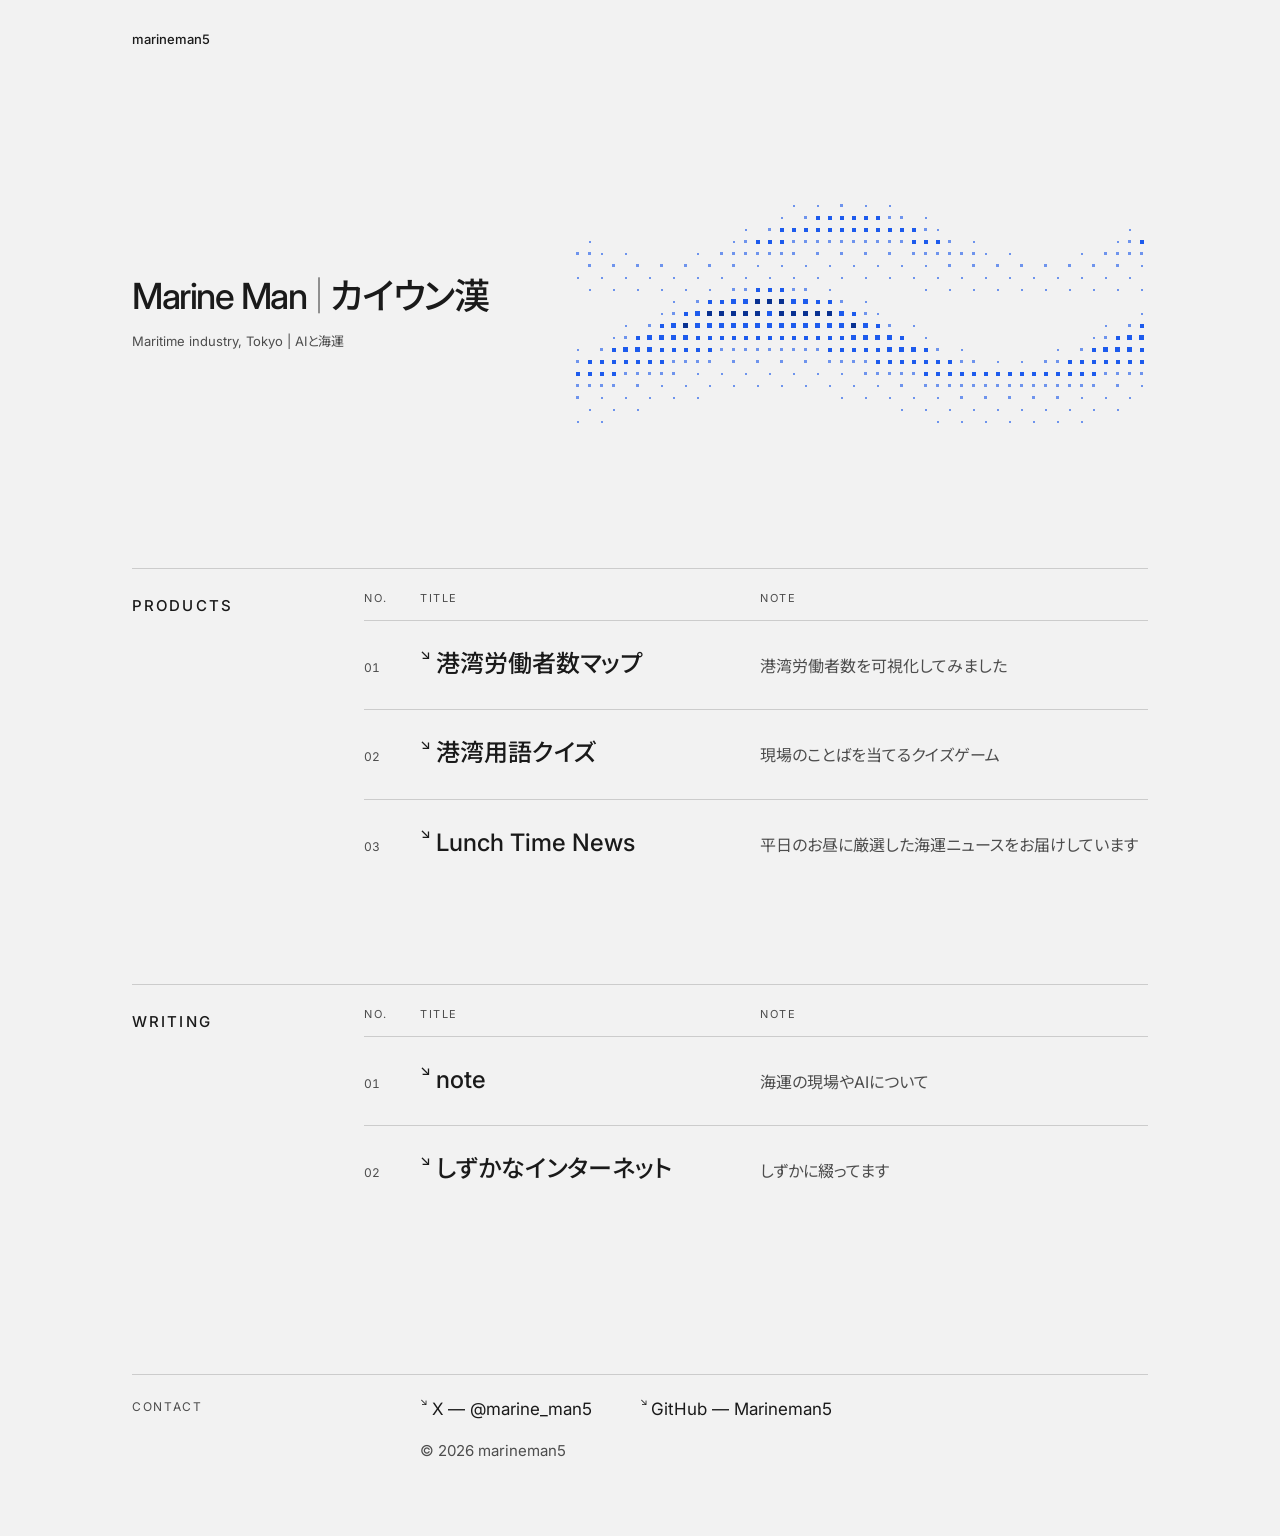
==== commit 3dc2035e: "Add Lunch Time News archive to PRODUCTS" ====
--- a/index.html
+++ b/index.html
@@ -4,9 +4,9 @@
 <meta charset="utf-8">
 <meta name="viewport" content="width=device-width, initial-scale=1">
 <title>Marine Man｜カイウン漢</title>
-<meta name="description" content="カイウン漢（Marine Man）のプロダクトと文章への索引。港湾労働者数マップ、港湾用語クイズ、note、しずかなインターネット。">
+<meta name="description" content="Maritime industry, Tokyo | AIと海運">
 <meta property="og:title" content="Marine Man｜カイウン漢">
-<meta property="og:description" content="カイウン漢（Marine Man）のプロダクトと文章への索引。港湾労働者数マップ、港湾用語クイズ、note、しずかなインターネット。">
+<meta property="og:description" content="Maritime industry, Tokyo | AIと海運">
 <meta property="og:type" content="website">
 <meta property="og:url" content="https://me.marineman5.com/">
 <link rel="canonical" href="https://me.marineman5.com/">
@@ -150,8 +150,9 @@
   <table>
     <thead><tr><th scope="col">NO.</th><th scope="col">TITLE</th><th scope="col">NOTE</th></tr></thead>
     <tbody>
-    <tr><td class="no">01</td><td class="t"><a href="https://marineman5.com/" rel="noopener"><span class="lbl"><span class="ar" aria-hidden="true">↘</span>港湾労働者数マップ</span></a></td><td class="d">港湾労働者数を可視化してみました</td></tr>
-    <tr><td class="no">02</td><td class="t"><a href="https://marineman5.github.io/Harbor-word-quiz/" rel="noopener"><span class="lbl"><span class="ar" aria-hidden="true">↘</span>港湾用語クイズ</span></a></td><td class="d">現場のことばを当てるクイズゲーム</td></tr>
+    <tr><td class="no">01</td><td class="t"><a href="https://marineman5.com/" rel="noopener" data-goatcounter-click="ext-map"><span class="lbl"><span class="ar" aria-hidden="true">↘</span>港湾労働者数マップ</span></a></td><td class="d">港湾労働者数を可視化してみました</td></tr>
+    <tr><td class="no">02</td><td class="t"><a href="https://marineman5.github.io/Harbor-word-quiz/" rel="noopener" data-goatcounter-click="ext-quiz"><span class="lbl"><span class="ar" aria-hidden="true">↘</span>港湾用語クイズ</span></a></td><td class="d">現場のことばを当てるクイズゲーム</td></tr>
+    <tr><td class="no">03</td><td class="t"><a href="https://news.marineman5.com/" rel="noopener" data-goatcounter-click="ext-news"><span class="lbl"><span class="ar" aria-hidden="true">↘</span>Lunch Time News</span></a></td><td class="d">平日のお昼に厳選した海運ニュースをお届けしています</td></tr>
     </tbody>
   </table>
 </section>
@@ -161,8 +162,8 @@
   <table>
     <thead><tr><th scope="col">NO.</th><th scope="col">TITLE</th><th scope="col">NOTE</th></tr></thead>
     <tbody>
-    <tr><td class="no">01</td><td class="t"><a href="https://note.com/marine_man5" rel="noopener"><span class="lbl"><span class="ar" aria-hidden="true">↘</span>note</span></a></td><td class="d">海運の現場やAIについて</td></tr>
-    <tr><td class="no">02</td><td class="t"><a href="https://sizu.me/marineman5" rel="noopener"><span class="lbl"><span class="ar" aria-hidden="true">↘</span>しずかなインターネット</span></a></td><td class="d">しずかに綴ってます</td></tr>
+    <tr><td class="no">01</td><td class="t"><a href="https://note.com/marine_man5" rel="noopener" data-goatcounter-click="ext-note"><span class="lbl"><span class="ar" aria-hidden="true">↘</span>note</span></a></td><td class="d">海運の現場やAIについて</td></tr>
+    <tr><td class="no">02</td><td class="t"><a href="https://sizu.me/marineman5" rel="noopener" data-goatcounter-click="ext-sizu"><span class="lbl"><span class="ar" aria-hidden="true">↘</span>しずかなインターネット</span></a></td><td class="d">しずかに綴ってます</td></tr>
     </tbody>
   </table>
 </section>
@@ -171,11 +172,12 @@
   <h2 class="k" id="c">CONTACT</h2>
   <div class="b">
     <ul>
-      <li><a href="https://x.com/marine_man5" rel="noopener"><span class="lbl"><span class="ar" aria-hidden="true">↘</span>X — @marine_man5</span></a></li>
-      <li><a href="https://github.com/Marineman5" rel="noopener"><span class="lbl"><span class="ar" aria-hidden="true">↘</span>GitHub — Marineman5</span></a></li>
+      <li><a href="https://x.com/marine_man5" rel="noopener" data-goatcounter-click="ext-x"><span class="lbl"><span class="ar" aria-hidden="true">↘</span>X — @marine_man5</span></a></li>
+      <li><a href="https://github.com/Marineman5" rel="noopener" data-goatcounter-click="ext-github"><span class="lbl"><span class="ar" aria-hidden="true">↘</span>GitHub — Marineman5</span></a></li>
     </ul>
     <p class="c">© 2026 marineman5</p>
   </div>
 </footer>
+<script data-goatcounter="https://marineman5.goatcounter.com/count" async src="//gc.zgo.at/count.js"></script>
 </body>
 </html>
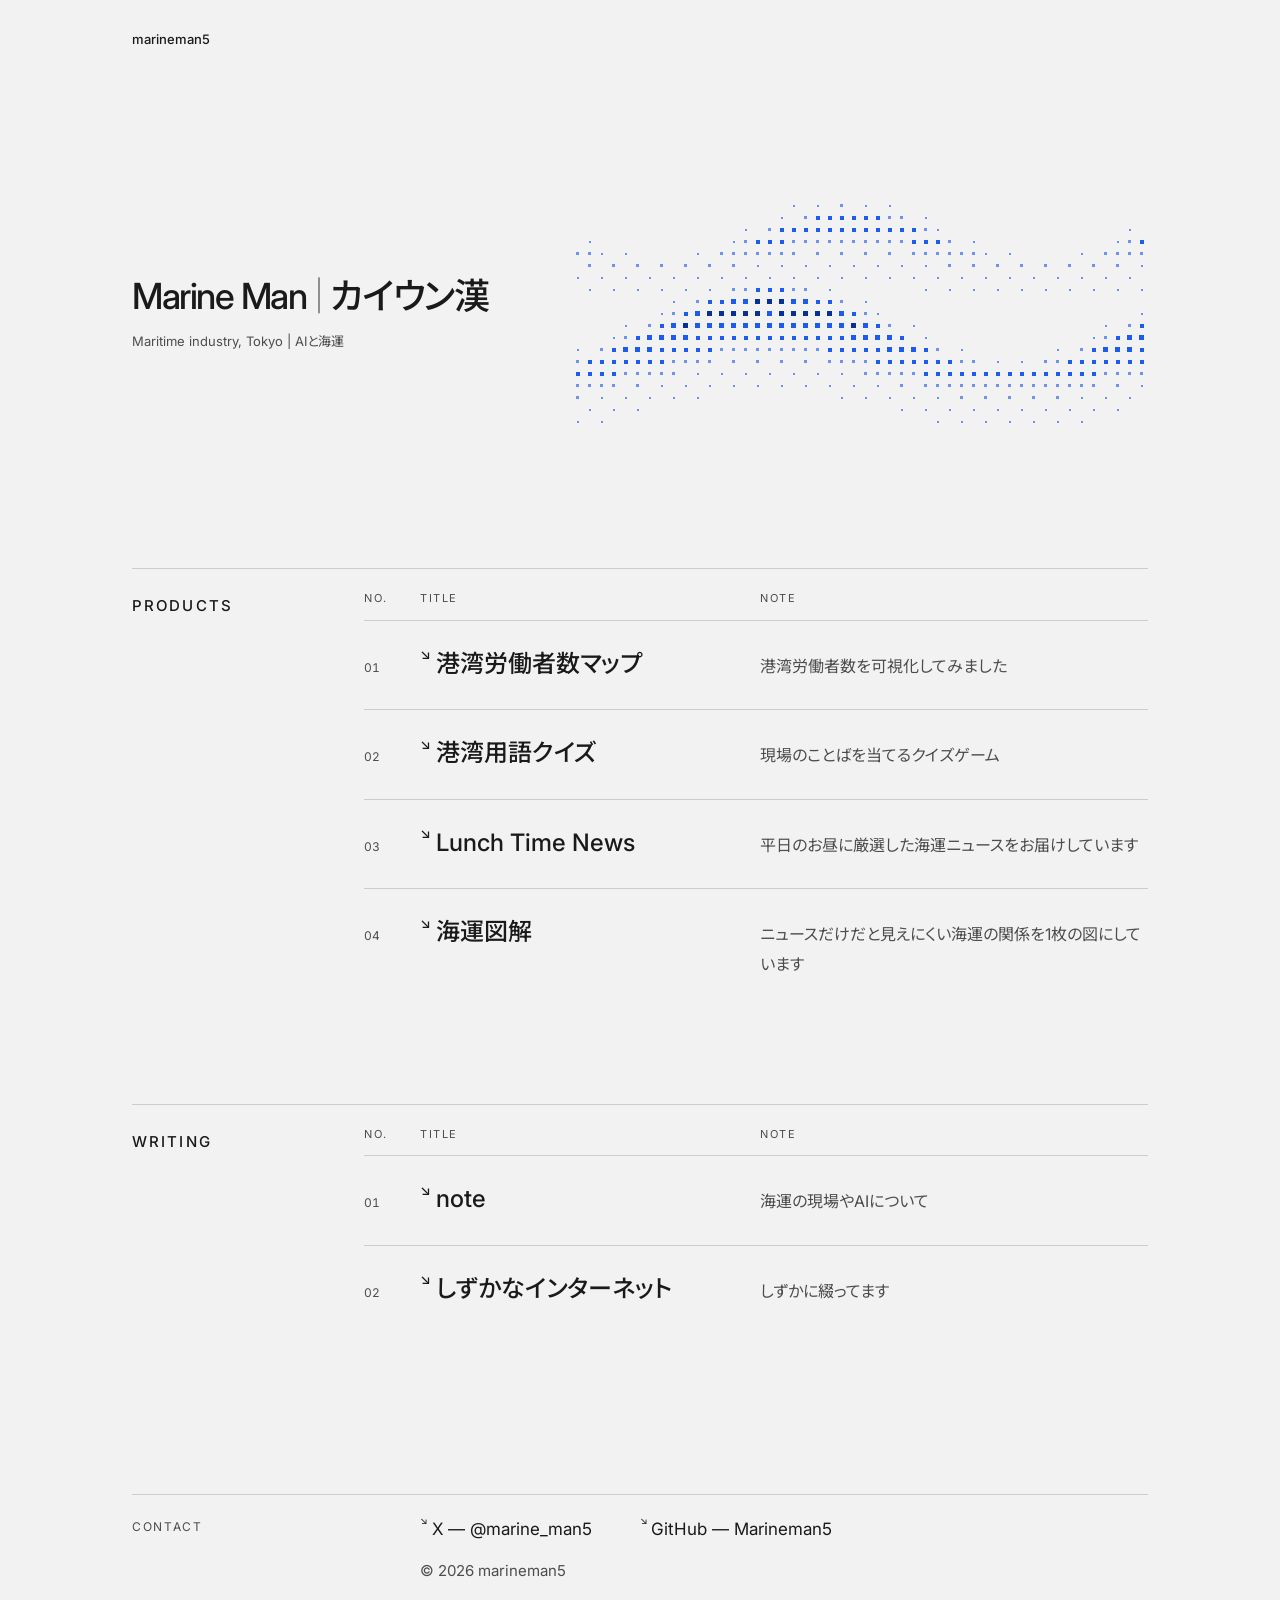
==== commit 4d17b665: "Add zukai (海運図解) section and PRODUCTS 04 link Co-Authored-By: Claude Opus 5.5 <noreply@anthropic.com" ====
--- a/index.html
+++ b/index.html
@@ -153,6 +153,7 @@
     <tr><td class="no">01</td><td class="t"><a href="https://marineman5.com/" rel="noopener" data-goatcounter-click="ext-map"><span class="lbl"><span class="ar" aria-hidden="true">↘</span>港湾労働者数マップ</span></a></td><td class="d">港湾労働者数を可視化してみました</td></tr>
     <tr><td class="no">02</td><td class="t"><a href="https://marineman5.github.io/Harbor-word-quiz/" rel="noopener" data-goatcounter-click="ext-quiz"><span class="lbl"><span class="ar" aria-hidden="true">↘</span>港湾用語クイズ</span></a></td><td class="d">現場のことばを当てるクイズゲーム</td></tr>
     <tr><td class="no">03</td><td class="t"><a href="https://news.marineman5.com/" rel="noopener" data-goatcounter-click="ext-news"><span class="lbl"><span class="ar" aria-hidden="true">↘</span>Lunch Time News</span></a></td><td class="d">平日のお昼に厳選した海運ニュースをお届けしています</td></tr>
+    <tr><td class="no">04</td><td class="t"><a href="/zukai/"><span class="lbl"><span class="ar" aria-hidden="true">↘</span>海運図解</span></a></td><td class="d">ニュースだけだと見えにくい海運の関係を1枚の図にしています</td></tr>
     </tbody>
   </table>
 </section>
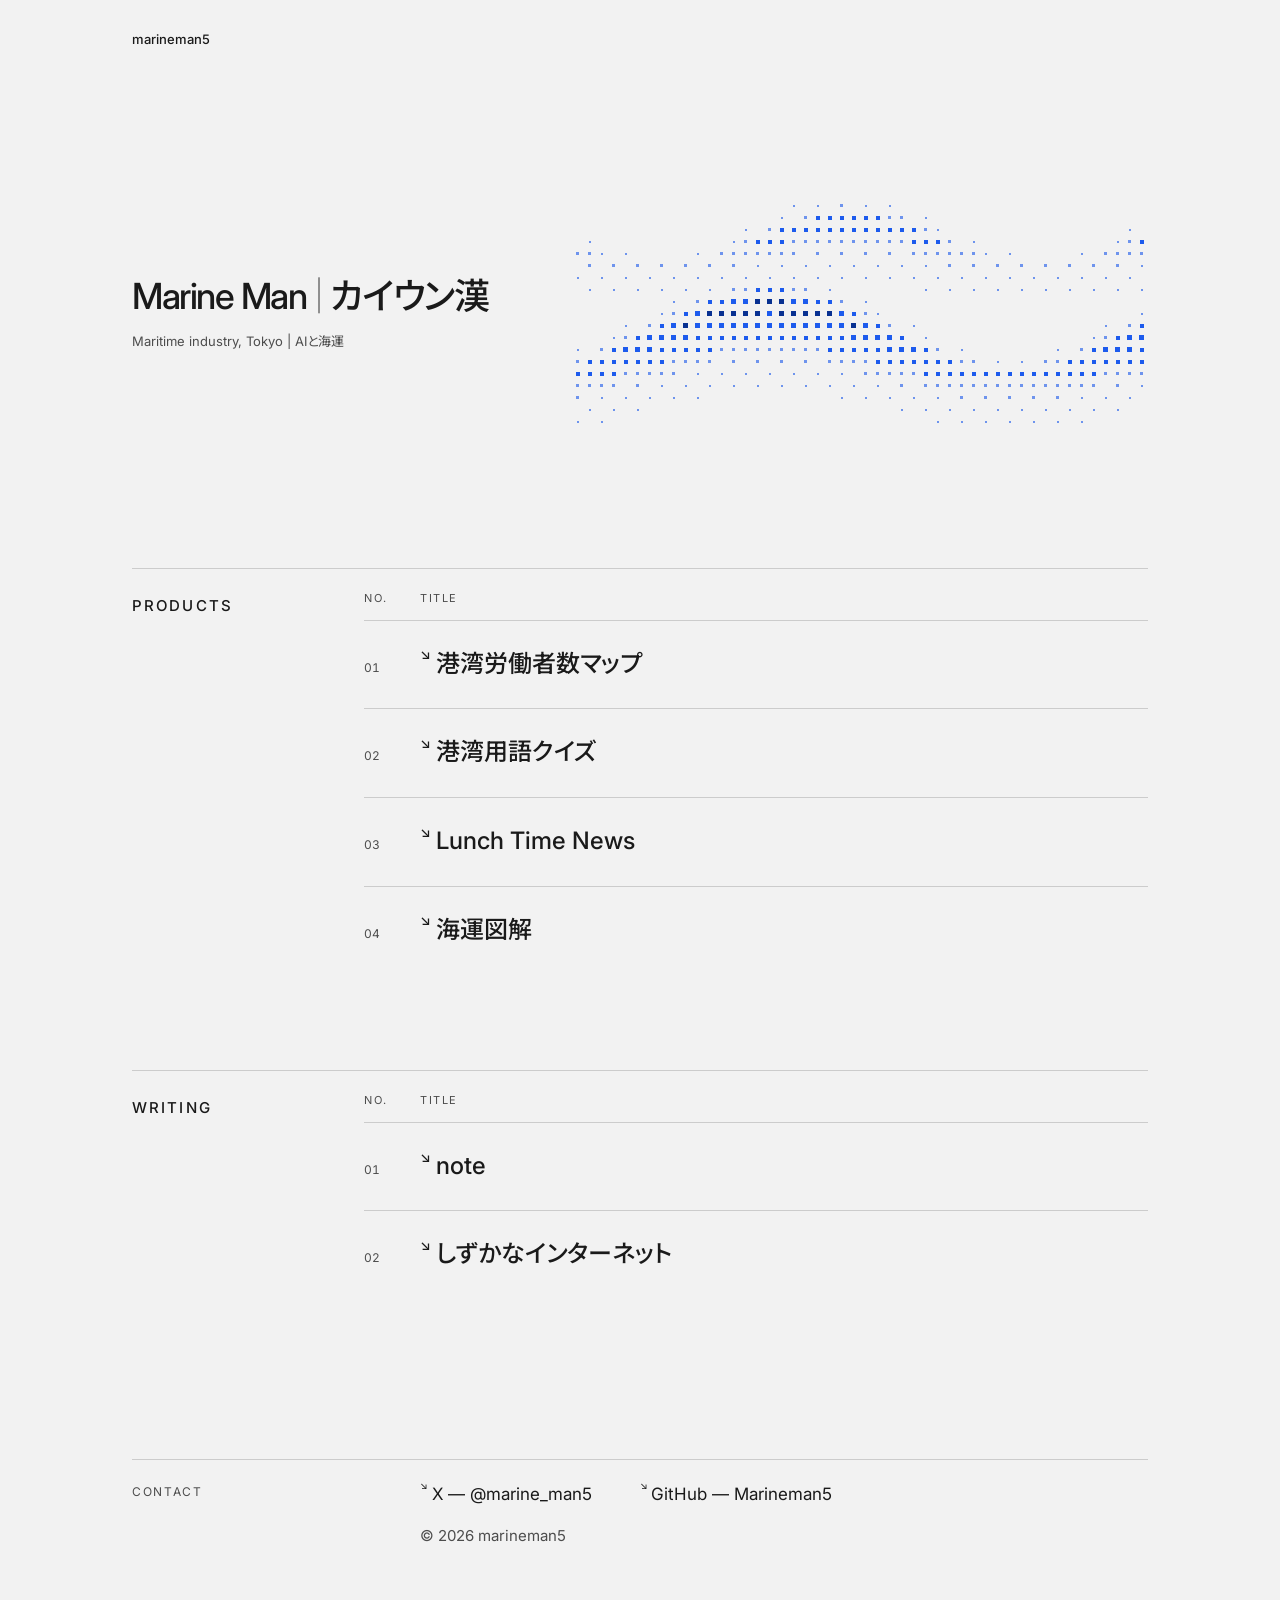
==== commit 81ac1729: "Drop NOTE descriptions from PRODUCTS/WRITING index" ====
--- a/index.html
+++ b/index.html
@@ -53,9 +53,8 @@
 .idx td{border-top:1px solid var(--rule);padding:26px 0 28px;vertical-align:baseline}
 /* R15: closing rule removed (2/O review) */
 .idx td.no{width:56px;font-size:12px;color:var(--ink2)}
-.idx td.t{width:340px}
+.idx td.t{width:auto}
 .idx .lbl{font-size:24px;font-weight:500;line-height:1.4}
-.idx td.d{font-size:16px;color:var(--ink2);line-height:1.9}
 /* R12: the whole row (rule to rule) is the link */
 .idx tbody tr{position:relative}
 .idx td.t a::after{content:"";position:absolute;inset:0}
@@ -117,13 +116,11 @@
   .idx thead tr{border-top:0;padding:0 0 10px}   /* the NO./TITLE head row: no rule above, like PC */
   .idx tbody tr:last-child{border-bottom:1px solid var(--rule)}
   .idx th{font-size:calc(11px*var(--s));padding:0}
-  .idx th:last-child{display:none}            /* NOTE sits under TITLE, so its column head goes */
   .idx td{display:block;border:0;padding:0}   /* rules live on the row (tr), not the cells */
-  .idx tbody tr:last-child td{border:0}       /* border only: padding stays with td.d (tbody raised this selector's weight) */
+  .idx tbody tr:last-child td{border:0}       /* border only: padding stays (tbody raised this selector's weight) */
   .idx td.no{width:auto;font-size:calc(12px*var(--s))}
   .idx td.t{width:auto}
   .idx .lbl{font-size:calc(18px*var(--s))}
-  .idx tr td.d{grid-column:2;padding-top:4px;font-size:calc(13px*var(--s));line-height:1.7;color:#6A6A6A}   /* R12: #767676 -> #6A6A6A (4.83:1 on #F2F2F2) */
 
   footer.row{margin-top:88px;padding-bottom:48px}
   footer .k{margin-bottom:20px}
@@ -148,12 +145,12 @@
 <section class="row idx" aria-labelledby="p">
   <div class="k"><h2 id="p">PRODUCTS</h2></div>
   <table>
-    <thead><tr><th scope="col">NO.</th><th scope="col">TITLE</th><th scope="col">NOTE</th></tr></thead>
+    <thead><tr><th scope="col">NO.</th><th scope="col">TITLE</th></tr></thead>
     <tbody>
-    <tr><td class="no">01</td><td class="t"><a href="https://marineman5.com/" rel="noopener" data-goatcounter-click="ext-map"><span class="lbl"><span class="ar" aria-hidden="true">↘</span>港湾労働者数マップ</span></a></td><td class="d">港湾労働者数を可視化してみました</td></tr>
-    <tr><td class="no">02</td><td class="t"><a href="https://marineman5.github.io/Harbor-word-quiz/" rel="noopener" data-goatcounter-click="ext-quiz"><span class="lbl"><span class="ar" aria-hidden="true">↘</span>港湾用語クイズ</span></a></td><td class="d">現場のことばを当てるクイズゲーム</td></tr>
-    <tr><td class="no">03</td><td class="t"><a href="https://news.marineman5.com/" rel="noopener" data-goatcounter-click="ext-news"><span class="lbl"><span class="ar" aria-hidden="true">↘</span>Lunch Time News</span></a></td><td class="d">平日のお昼に厳選した海運ニュースをお届けしています</td></tr>
-    <tr><td class="no">04</td><td class="t"><a href="/zukai/"><span class="lbl"><span class="ar" aria-hidden="true">↘</span>海運図解</span></a></td><td class="d">ニュースだけだと見えにくい海運の関係を1枚の図にしています</td></tr>
+    <tr><td class="no">01</td><td class="t"><a href="https://marineman5.com/" rel="noopener" data-goatcounter-click="ext-map"><span class="lbl"><span class="ar" aria-hidden="true">↘</span>港湾労働者数マップ</span></a></td></tr>
+    <tr><td class="no">02</td><td class="t"><a href="https://marineman5.github.io/Harbor-word-quiz/" rel="noopener" data-goatcounter-click="ext-quiz"><span class="lbl"><span class="ar" aria-hidden="true">↘</span>港湾用語クイズ</span></a></td></tr>
+    <tr><td class="no">03</td><td class="t"><a href="https://news.marineman5.com/" rel="noopener" data-goatcounter-click="ext-news"><span class="lbl"><span class="ar" aria-hidden="true">↘</span>Lunch Time News</span></a></td></tr>
+    <tr><td class="no">04</td><td class="t"><a href="/zukai/"><span class="lbl"><span class="ar" aria-hidden="true">↘</span>海運図解</span></a></td></tr>
     </tbody>
   </table>
 </section>
@@ -161,10 +158,10 @@
 <section class="row idx" aria-labelledby="w">
   <div class="k"><h2 id="w">WRITING</h2></div>
   <table>
-    <thead><tr><th scope="col">NO.</th><th scope="col">TITLE</th><th scope="col">NOTE</th></tr></thead>
+    <thead><tr><th scope="col">NO.</th><th scope="col">TITLE</th></tr></thead>
     <tbody>
-    <tr><td class="no">01</td><td class="t"><a href="https://note.com/marine_man5" rel="noopener" data-goatcounter-click="ext-note"><span class="lbl"><span class="ar" aria-hidden="true">↘</span>note</span></a></td><td class="d">海運の現場やAIについて</td></tr>
-    <tr><td class="no">02</td><td class="t"><a href="https://sizu.me/marineman5" rel="noopener" data-goatcounter-click="ext-sizu"><span class="lbl"><span class="ar" aria-hidden="true">↘</span>しずかなインターネット</span></a></td><td class="d">しずかに綴ってます</td></tr>
+    <tr><td class="no">01</td><td class="t"><a href="https://note.com/marine_man5" rel="noopener" data-goatcounter-click="ext-note"><span class="lbl"><span class="ar" aria-hidden="true">↘</span>note</span></a></td></tr>
+    <tr><td class="no">02</td><td class="t"><a href="https://sizu.me/marineman5" rel="noopener" data-goatcounter-click="ext-sizu"><span class="lbl"><span class="ar" aria-hidden="true">↘</span>しずかなインターネット</span></a></td></tr>
     </tbody>
   </table>
 </section>
